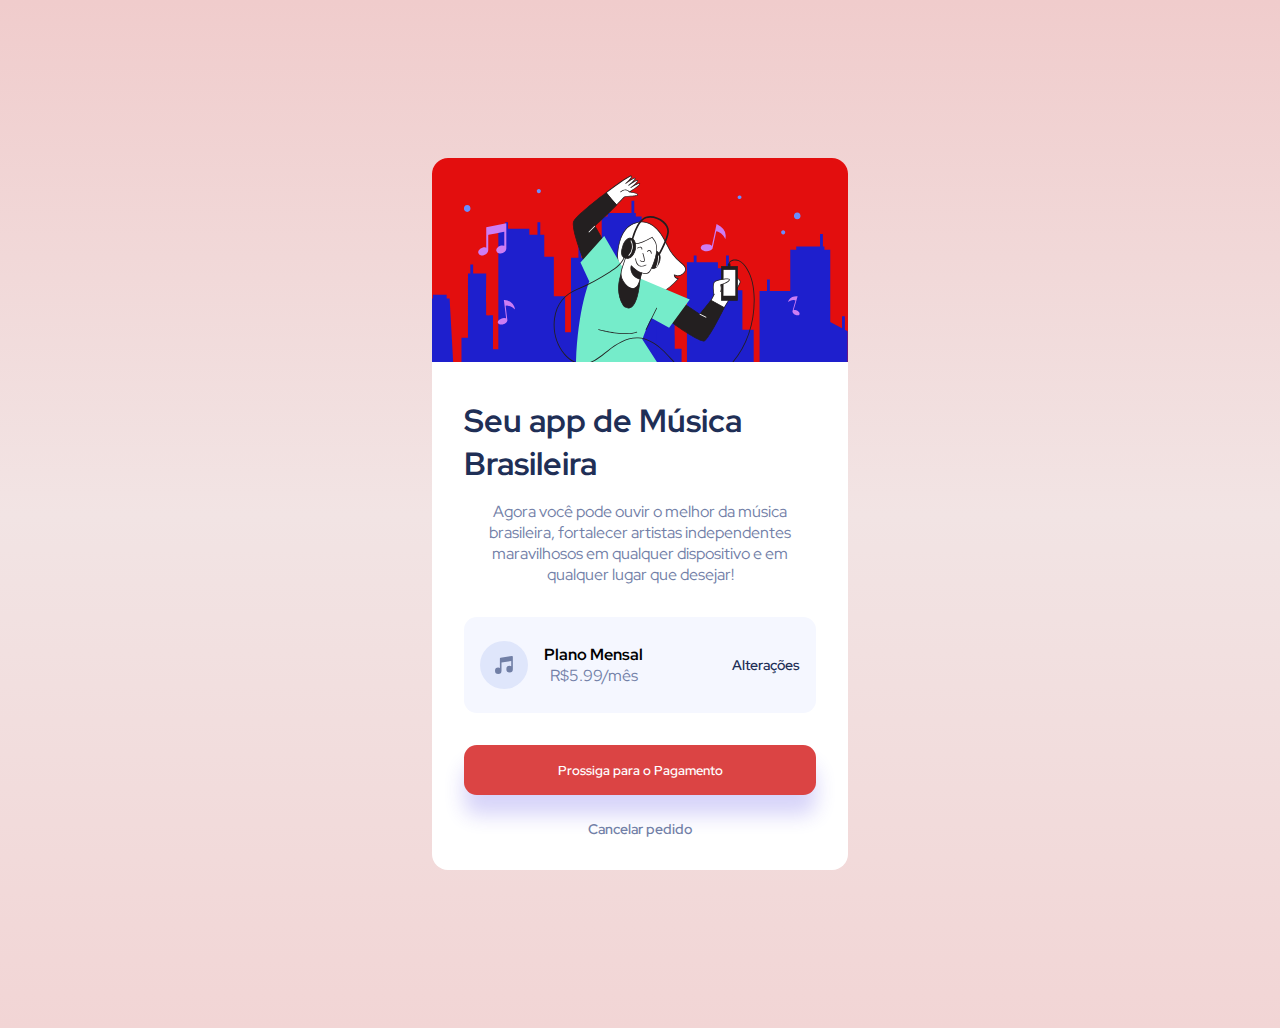
==== index.html @ 37c8b58a "Adicionando linha 1 js" ====
<!DOCTYPE html>
<html lang="en">
<head>
  <link rel="preconnect" href="https://fonts.gstatic.com" crossorigin>
  <meta charset="UTF-8">
  <meta name="viewport" content="width=device-width, initial-scale=1.0"> <!-- displays site properly based on user's device -->
  <link rel="preconnect" href="https://fonts.googleapis.com">
  <link href="https://fonts.googleapis.com/css2?family=Red+Hat+Display:wght@400;500;700&display=swap" rel="stylesheet">
  <link rel="icon" type="image/png" sizes="32x32" href="./images/favicon-32x32.png">
  <link rel="stylesheet" href="css/style.css">
  <title>Frontend Mentor | Order summary card</title>
</head>
<body>
  <main>
    <img src="images/illustration-hero.svg" alt="Ilustração">

    <section>
      <h1>Seu app de Música Brasileira</h1>

      <span class="descrição">Agora você pode ouvir o melhor da música brasileira, fortalecer artistas independentes maravilhosos em qualquer dispositivo e em qualquer lugar que desejar!</span>

      <div class="informações">
        <div class="preço-música">
          <img src="images/icon-music.svg" alt="Ícone de música">
          <div class="preço">
            <strong>Plano Mensal</strong>
            <span>R$5.99/mês</span>
          </div>
        </div>
        <a href="#">Alterações</a>
      </div>

      <button id="pagamento">Prossiga para o Pagamento</button>
      <a href="#" id="cancelar">Cancelar pedido</a>
    </section>
  </main>  
</body>
</html>
---- css/style.css ----
* {
    margin: 0;
    padding: 0;
    box-sizing: border-box;
    font-family: 'Red Hat Display', sans-serif;
}

body {
    background-image: linear-gradient(#f0cccc, #f2e4e4, #f2d5d5);
    width: 100%;
    height: 100vh;
    display: flex;
    align-items: center;
    justify-content: center;
    padding: 1rem;
    margin-bottom: 8rem;
}

main {
    background: #FFF;
    max-width: 416px;
    border-radius: 1rem;
    margin-top: 8rem;
}

main img {
    width: 100%;
    border-radius: 1rem 1rem 0 0;
}

main section {
    display: flex;
    align-items: center;
    justify-content: center;
    flex-direction: column;
    padding: 0 2rem;
    height: 100%;
    width: 100%;
}

main section h1 {
    margin-top: 2rem;
    margin-bottom: 1rem;
    color: hsl(223, 47%, 23%);
}

main section span {
    color: hsl(224, 23%, 55%);
    text-align: center;
}

main div.informações {
    display: flex;
    align-items: center;
    justify-content: space-between;
    width: 100%;
    background: hsl(225, 100%, 98%);
    border-radius: 0.8rem;
    padding: 1.5rem 1rem;
    margin: 2rem 0;
}

main .informações .preço-música {
    display: flex;
    align-items: center;
    justify-content: center;
}

main .informações .preço {
    display: flex;
    flex-direction: column;
}

main .informações img {
    width: 48px;
    margin-right: 1rem;
}

main .informações a {
    color:hsl(223, 47%, 23%);
    font-weight:600; 
    font-size: 90%;
    transition: all 0.3s;
    text-decoration: none;
}

main .informações a:hover {
    color: #db4444;
    text-decoration: none;
}

main button {
    cursor: pointer;
    background: #db4444;
    color: #FFF;
    font-weight: 600;
    border: none;
    width: 100%;
    padding: 1rem 0;
    border-radius: 0.8rem;
    margin-bottom: 1.5rem;
    box-shadow: 0px 20px 20px rgba(56, 42, 225, 0.2);
    transition: 0.3s;
}

main button:hover {
    background: #f2d5d5;
}

#cancelar {
    text-decoration: none;
    color: hsl(224, 23%, 55%);
    font-weight: 600;
    font-size: 0.9rem;
    margin-bottom: 2rem;
    transition: color 0.3s;
}

#cancelar:hover {
    color: hsl(223, 47%, 23%);
}
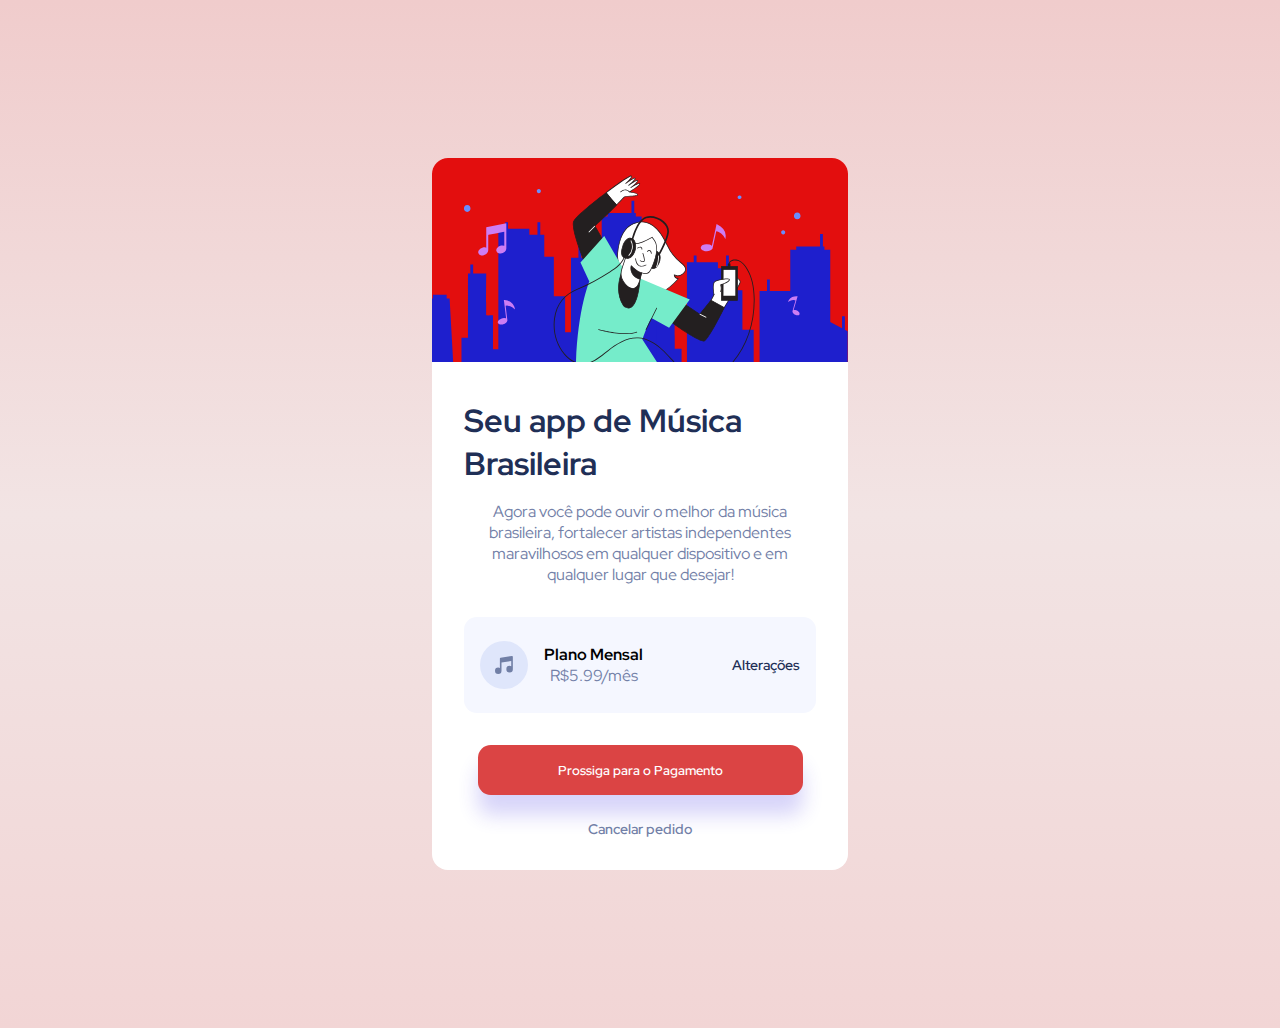
==== commit 9a9f4d82: "Fazendo link do index para pagamento" ====
--- a/index.html
+++ b/index.html
@@ -1,5 +1,5 @@
 <!DOCTYPE html>
-<html lang="en">
+<html lang="pt-br">
 <head>
   <link rel="preconnect" href="https://fonts.gstatic.com" crossorigin>
   <meta charset="UTF-8">
@@ -28,11 +28,11 @@
           </div>
         </div>
         <a href="#">Alterações</a>
-      </div>
-
-      <button id="pagamento">Prossiga para o Pagamento</button>
+      </div> 
+      <a href="pagamento.html"><button>Prossiga para o Pagamento</button></a>
       <a href="#" id="cancelar">Cancelar pedido</a>
     </section>
   </main>  
+  <script type="text/javascript" src="js/script.js"></script>
 </body>
 </html>--- a/css/style.css
+++ b/css/style.css
@@ -89,7 +89,7 @@
     text-decoration: none;
 }
 
-main button {
+main a button {
     cursor: pointer;
     background: #db4444;
     color: #FFF;
@@ -97,6 +97,8 @@
     border: none;
     width: 100%;
     padding: 1rem 0;
+    padding-left: 5rem;
+    padding-right: 5rem;
     border-radius: 0.8rem;
     margin-bottom: 1.5rem;
     box-shadow: 0px 20px 20px rgba(56, 42, 225, 0.2);
